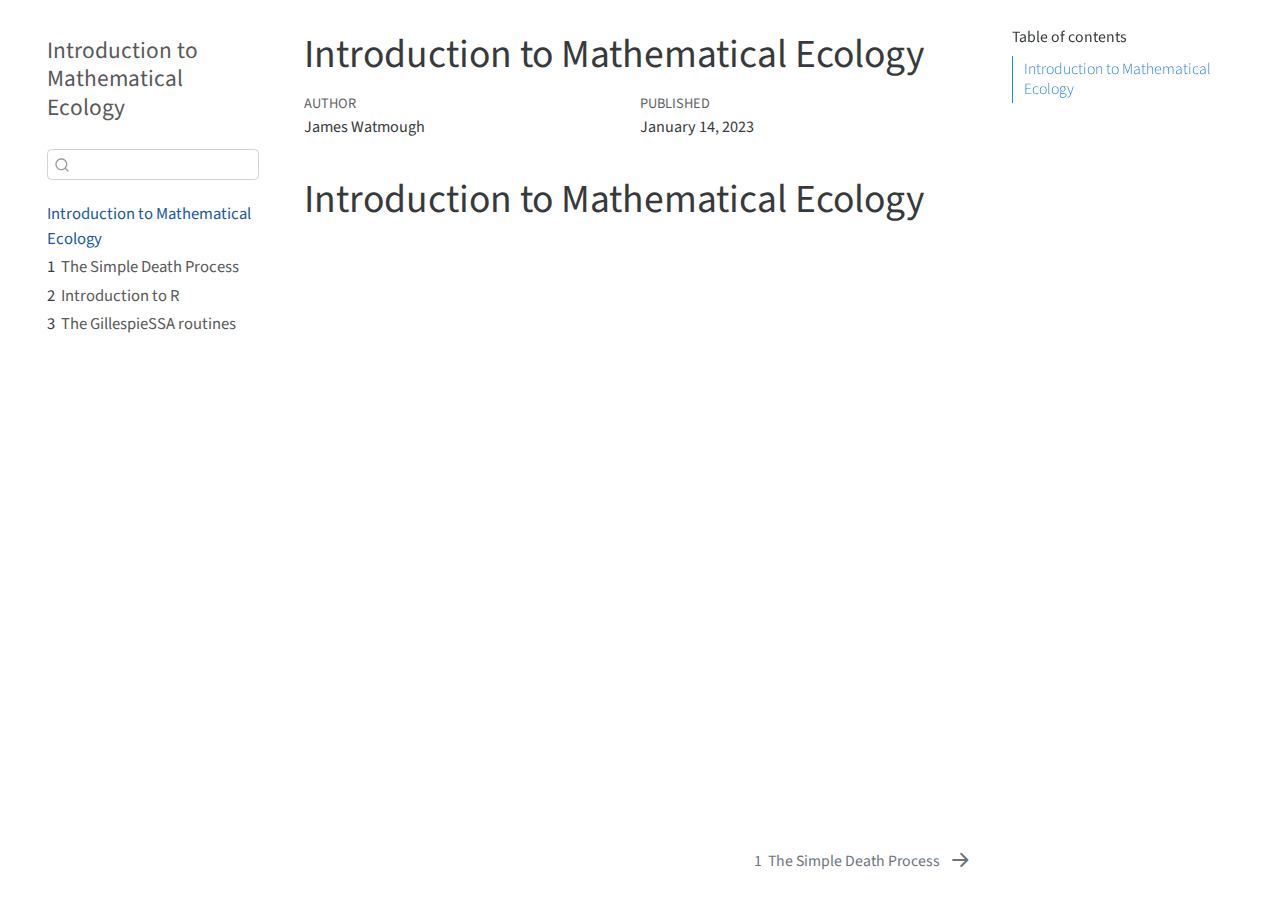
==== docs/index.html @ e075aba8 "add lecture notes on birth process, render to html" ====
<!DOCTYPE html>
<html xmlns="http://www.w3.org/1999/xhtml" lang="en" xml:lang="en"><head>

<meta charset="utf-8">
<meta name="generator" content="quarto-1.2.335">

<meta name="viewport" content="width=device-width, initial-scale=1.0, user-scalable=yes">

<meta name="author" content="James Watmough">
<meta name="dcterms.date" content="2023-01-14">

<title>Introduction to Mathematical Ecology</title>
<style>
code{white-space: pre-wrap;}
span.smallcaps{font-variant: small-caps;}
div.columns{display: flex; gap: min(4vw, 1.5em);}
div.column{flex: auto; overflow-x: auto;}
div.hanging-indent{margin-left: 1.5em; text-indent: -1.5em;}
ul.task-list{list-style: none;}
ul.task-list li input[type="checkbox"] {
  width: 0.8em;
  margin: 0 0.8em 0.2em -1.6em;
  vertical-align: middle;
}
</style>


<script src="site_libs/quarto-nav/quarto-nav.js"></script>
<script src="site_libs/quarto-nav/headroom.min.js"></script>
<script src="site_libs/clipboard/clipboard.min.js"></script>
<script src="site_libs/quarto-search/autocomplete.umd.js"></script>
<script src="site_libs/quarto-search/fuse.min.js"></script>
<script src="site_libs/quarto-search/quarto-search.js"></script>
<meta name="quarto:offset" content="./">
<link href="./lec01-BirthProcess.html" rel="next">
<script src="site_libs/quarto-html/quarto.js"></script>
<script src="site_libs/quarto-html/popper.min.js"></script>
<script src="site_libs/quarto-html/tippy.umd.min.js"></script>
<script src="site_libs/quarto-html/anchor.min.js"></script>
<link href="site_libs/quarto-html/tippy.css" rel="stylesheet">
<link href="site_libs/quarto-html/quarto-syntax-highlighting.css" rel="stylesheet" id="quarto-text-highlighting-styles">
<script src="site_libs/bootstrap/bootstrap.min.js"></script>
<link href="site_libs/bootstrap/bootstrap-icons.css" rel="stylesheet">
<link href="site_libs/bootstrap/bootstrap.min.css" rel="stylesheet" id="quarto-bootstrap" data-mode="light">
<script id="quarto-search-options" type="application/json">{
  "location": "sidebar",
  "copy-button": false,
  "collapse-after": 3,
  "panel-placement": "start",
  "type": "textbox",
  "limit": 20,
  "language": {
    "search-no-results-text": "No results",
    "search-matching-documents-text": "matching documents",
    "search-copy-link-title": "Copy link to search",
    "search-hide-matches-text": "Hide additional matches",
    "search-more-match-text": "more match in this document",
    "search-more-matches-text": "more matches in this document",
    "search-clear-button-title": "Clear",
    "search-detached-cancel-button-title": "Cancel",
    "search-submit-button-title": "Submit"
  }
}</script>


</head>

<body class="nav-sidebar floating">

<div id="quarto-search-results"></div>
  <header id="quarto-header" class="headroom fixed-top">
  <nav class="quarto-secondary-nav" data-bs-toggle="collapse" data-bs-target="#quarto-sidebar" aria-controls="quarto-sidebar" aria-expanded="false" aria-label="Toggle sidebar navigation" onclick="if (window.quartoToggleHeadroom) { window.quartoToggleHeadroom(); }">
    <div class="container-fluid d-flex justify-content-between">
      <h1 class="quarto-secondary-nav-title">Introduction to Mathematical Ecology</h1>
      <button type="button" class="quarto-btn-toggle btn" aria-label="Show secondary navigation">
        <i class="bi bi-chevron-right"></i>
      </button>
    </div>
  </nav>
</header>
<!-- content -->
<div id="quarto-content" class="quarto-container page-columns page-rows-contents page-layout-article">
<!-- sidebar -->
  <nav id="quarto-sidebar" class="sidebar collapse sidebar-navigation floating overflow-auto">
    <div class="pt-lg-2 mt-2 text-left sidebar-header">
    <div class="sidebar-title mb-0 py-0">
      <a href="./">Introduction to Mathematical Ecology</a> 
    </div>
      </div>
      <div class="mt-2 flex-shrink-0 align-items-center">
        <div class="sidebar-search">
        <div id="quarto-search" class="" title="Search"></div>
        </div>
      </div>
    <div class="sidebar-menu-container"> 
    <ul class="list-unstyled mt-1">
        <li class="sidebar-item">
  <div class="sidebar-item-container"> 
  <a href="./index.html" class="sidebar-item-text sidebar-link active">Introduction to Mathematical Ecology</a>
  </div>
</li>
        <li class="sidebar-item">
  <div class="sidebar-item-container"> 
  <a href="./lec01-BirthProcess.html" class="sidebar-item-text sidebar-link"><span class="chapter-number">1</span>&nbsp; <span class="chapter-title">The Simple Death Process</span></a>
  </div>
</li>
        <li class="sidebar-item">
  <div class="sidebar-item-container"> 
  <a href="./00-lab-R-intro.html" class="sidebar-item-text sidebar-link"><span class="chapter-number">2</span>&nbsp; <span class="chapter-title">Introduction to R</span></a>
  </div>
</li>
        <li class="sidebar-item">
  <div class="sidebar-item-container"> 
  <a href="./01-lab-BirthProcess.html" class="sidebar-item-text sidebar-link"><span class="chapter-number">3</span>&nbsp; <span class="chapter-title">The GillespieSSA routines</span></a>
  </div>
</li>
    </ul>
    </div>
</nav>
<!-- margin-sidebar -->
    <div id="quarto-margin-sidebar" class="sidebar margin-sidebar">
        <nav id="TOC" role="doc-toc" class="toc-active">
    <h2 id="toc-title">Table of contents</h2>
   
  <ul>
  <li><a href="#introduction-to-mathematical-ecology" id="toc-introduction-to-mathematical-ecology" class="nav-link active" data-scroll-target="#introduction-to-mathematical-ecology">Introduction to Mathematical Ecology</a></li>
  </ul>
</nav>
    </div>
<!-- main -->
<main class="content" id="quarto-document-content">

<header id="title-block-header" class="quarto-title-block default">
<div class="quarto-title">
<h1 class="title d-none d-lg-block">Introduction to Mathematical Ecology</h1>
</div>



<div class="quarto-title-meta">

    <div>
    <div class="quarto-title-meta-heading">Author</div>
    <div class="quarto-title-meta-contents">
             <p>James Watmough </p>
          </div>
  </div>
    
    <div>
    <div class="quarto-title-meta-heading">Published</div>
    <div class="quarto-title-meta-contents">
      <p class="date">January 14, 2023</p>
    </div>
  </div>
  
    
  </div>
  

</header>

<section id="introduction-to-mathematical-ecology" class="level1 unnumbered">
<h1 class="unnumbered">Introduction to Mathematical Ecology</h1>


</section>

</main> <!-- /main -->
<script id="quarto-html-after-body" type="application/javascript">
window.document.addEventListener("DOMContentLoaded", function (event) {
  const toggleBodyColorMode = (bsSheetEl) => {
    const mode = bsSheetEl.getAttribute("data-mode");
    const bodyEl = window.document.querySelector("body");
    if (mode === "dark") {
      bodyEl.classList.add("quarto-dark");
      bodyEl.classList.remove("quarto-light");
    } else {
      bodyEl.classList.add("quarto-light");
      bodyEl.classList.remove("quarto-dark");
    }
  }
  const toggleBodyColorPrimary = () => {
    const bsSheetEl = window.document.querySelector("link#quarto-bootstrap");
    if (bsSheetEl) {
      toggleBodyColorMode(bsSheetEl);
    }
  }
  toggleBodyColorPrimary();  
  const icon = "";
  const anchorJS = new window.AnchorJS();
  anchorJS.options = {
    placement: 'right',
    icon: icon
  };
  anchorJS.add('.anchored');
  const clipboard = new window.ClipboardJS('.code-copy-button', {
    target: function(trigger) {
      return trigger.previousElementSibling;
    }
  });
  clipboard.on('success', function(e) {
    // button target
    const button = e.trigger;
    // don't keep focus
    button.blur();
    // flash "checked"
    button.classList.add('code-copy-button-checked');
    var currentTitle = button.getAttribute("title");
    button.setAttribute("title", "Copied!");
    let tooltip;
    if (window.bootstrap) {
      button.setAttribute("data-bs-toggle", "tooltip");
      button.setAttribute("data-bs-placement", "left");
      button.setAttribute("data-bs-title", "Copied!");
      tooltip = new bootstrap.Tooltip(button, 
        { trigger: "manual", 
          customClass: "code-copy-button-tooltip",
          offset: [0, -8]});
      tooltip.show();    
    }
    setTimeout(function() {
      if (tooltip) {
        tooltip.hide();
        button.removeAttribute("data-bs-title");
        button.removeAttribute("data-bs-toggle");
        button.removeAttribute("data-bs-placement");
      }
      button.setAttribute("title", currentTitle);
      button.classList.remove('code-copy-button-checked');
    }, 1000);
    // clear code selection
    e.clearSelection();
  });
  function tippyHover(el, contentFn) {
    const config = {
      allowHTML: true,
      content: contentFn,
      maxWidth: 500,
      delay: 100,
      arrow: false,
      appendTo: function(el) {
          return el.parentElement;
      },
      interactive: true,
      interactiveBorder: 10,
      theme: 'quarto',
      placement: 'bottom-start'
    };
    window.tippy(el, config); 
  }
  const noterefs = window.document.querySelectorAll('a[role="doc-noteref"]');
  for (var i=0; i<noterefs.length; i++) {
    const ref = noterefs[i];
    tippyHover(ref, function() {
      // use id or data attribute instead here
      let href = ref.getAttribute('data-footnote-href') || ref.getAttribute('href');
      try { href = new URL(href).hash; } catch {}
      const id = href.replace(/^#\/?/, "");
      const note = window.document.getElementById(id);
      return note.innerHTML;
    });
  }
  const findCites = (el) => {
    const parentEl = el.parentElement;
    if (parentEl) {
      const cites = parentEl.dataset.cites;
      if (cites) {
        return {
          el,
          cites: cites.split(' ')
        };
      } else {
        return findCites(el.parentElement)
      }
    } else {
      return undefined;
    }
  };
  var bibliorefs = window.document.querySelectorAll('a[role="doc-biblioref"]');
  for (var i=0; i<bibliorefs.length; i++) {
    const ref = bibliorefs[i];
    const citeInfo = findCites(ref);
    if (citeInfo) {
      tippyHover(citeInfo.el, function() {
        var popup = window.document.createElement('div');
        citeInfo.cites.forEach(function(cite) {
          var citeDiv = window.document.createElement('div');
          citeDiv.classList.add('hanging-indent');
          citeDiv.classList.add('csl-entry');
          var biblioDiv = window.document.getElementById('ref-' + cite);
          if (biblioDiv) {
            citeDiv.innerHTML = biblioDiv.innerHTML;
          }
          popup.appendChild(citeDiv);
        });
        return popup.innerHTML;
      });
    }
  }
});
</script>
<nav class="page-navigation">
  <div class="nav-page nav-page-previous">
  </div>
  <div class="nav-page nav-page-next">
      <a href="./lec01-BirthProcess.html" class="pagination-link">
        <span class="nav-page-text"><span class="chapter-number">1</span>&nbsp; <span class="chapter-title">The Simple Death Process</span></span> <i class="bi bi-arrow-right-short"></i>
      </a>
  </div>
</nav>
</div> <!-- /content -->



</body></html>
---- docs/site_libs/quarto-html/tippy.css ----
.tippy-box[data-animation=fade][data-state=hidden]{opacity:0}[data-tippy-root]{max-width:calc(100vw - 10px)}.tippy-box{position:relative;background-color:#333;color:#fff;border-radius:4px;font-size:14px;line-height:1.4;white-space:normal;outline:0;transition-property:transform,visibility,opacity}.tippy-box[data-placement^=top]>.tippy-arrow{bottom:0}.tippy-box[data-placement^=top]>.tippy-arrow:before{bottom:-7px;left:0;border-width:8px 8px 0;border-top-color:initial;transform-origin:center top}.tippy-box[data-placement^=bottom]>.tippy-arrow{top:0}.tippy-box[data-placement^=bottom]>.tippy-arrow:before{top:-7px;left:0;border-width:0 8px 8px;border-bottom-color:initial;transform-origin:center bottom}.tippy-box[data-placement^=left]>.tippy-arrow{right:0}.tippy-box[data-placement^=left]>.tippy-arrow:before{border-width:8px 0 8px 8px;border-left-color:initial;right:-7px;transform-origin:center left}.tippy-box[data-placement^=right]>.tippy-arrow{left:0}.tippy-box[data-placement^=right]>.tippy-arrow:before{left:-7px;border-width:8px 8px 8px 0;border-right-color:initial;transform-origin:center right}.tippy-box[data-inertia][data-state=visible]{transition-timing-function:cubic-bezier(.54,1.5,.38,1.11)}.tippy-arrow{width:16px;height:16px;color:#333}.tippy-arrow:before{content:"";position:absolute;border-color:transparent;border-style:solid}.tippy-content{position:relative;padding:5px 9px;z-index:1}
---- docs/site_libs/quarto-html/quarto-syntax-highlighting.css ----
/* quarto syntax highlight colors */
:root {
  --quarto-hl-ot-color: #003B4F;
  --quarto-hl-at-color: #657422;
  --quarto-hl-ss-color: #20794D;
  --quarto-hl-an-color: #5E5E5E;
  --quarto-hl-fu-color: #4758AB;
  --quarto-hl-st-color: #20794D;
  --quarto-hl-cf-color: #003B4F;
  --quarto-hl-op-color: #5E5E5E;
  --quarto-hl-er-color: #AD0000;
  --quarto-hl-bn-color: #AD0000;
  --quarto-hl-al-color: #AD0000;
  --quarto-hl-va-color: #111111;
  --quarto-hl-bu-color: inherit;
  --quarto-hl-ex-color: inherit;
  --quarto-hl-pp-color: #AD0000;
  --quarto-hl-in-color: #5E5E5E;
  --quarto-hl-vs-color: #20794D;
  --quarto-hl-wa-color: #5E5E5E;
  --quarto-hl-do-color: #5E5E5E;
  --quarto-hl-im-color: #00769E;
  --quarto-hl-ch-color: #20794D;
  --quarto-hl-dt-color: #AD0000;
  --quarto-hl-fl-color: #AD0000;
  --quarto-hl-co-color: #5E5E5E;
  --quarto-hl-cv-color: #5E5E5E;
  --quarto-hl-cn-color: #8f5902;
  --quarto-hl-sc-color: #5E5E5E;
  --quarto-hl-dv-color: #AD0000;
  --quarto-hl-kw-color: #003B4F;
}

/* other quarto variables */
:root {
  --quarto-font-monospace: SFMono-Regular, Menlo, Monaco, Consolas, "Liberation Mono", "Courier New", monospace;
}

pre > code.sourceCode > span {
  color: #003B4F;
}

code span {
  color: #003B4F;
}

code.sourceCode > span {
  color: #003B4F;
}

div.sourceCode,
div.sourceCode pre.sourceCode {
  color: #003B4F;
}

code span.ot {
  color: #003B4F;
}

code span.at {
  color: #657422;
}

code span.ss {
  color: #20794D;
}

code span.an {
  color: #5E5E5E;
}

code span.fu {
  color: #4758AB;
}

code span.st {
  color: #20794D;
}

code span.cf {
  color: #003B4F;
}

code span.op {
  color: #5E5E5E;
}

code span.er {
  color: #AD0000;
}

code span.bn {
  color: #AD0000;
}

code span.al {
  color: #AD0000;
}

code span.va {
  color: #111111;
}

code span.pp {
  color: #AD0000;
}

code span.in {
  color: #5E5E5E;
}

code span.vs {
  color: #20794D;
}

code span.wa {
  color: #5E5E5E;
  font-style: italic;
}

code span.do {
  color: #5E5E5E;
  font-style: italic;
}

code span.im {
  color: #00769E;
}

code span.ch {
  color: #20794D;
}

code span.dt {
  color: #AD0000;
}

code span.fl {
  color: #AD0000;
}

code span.co {
  color: #5E5E5E;
}

code span.cv {
  color: #5E5E5E;
  font-style: italic;
}

code span.cn {
  color: #8f5902;
}

code span.sc {
  color: #5E5E5E;
}

code span.dv {
  color: #AD0000;
}

code span.kw {
  color: #003B4F;
}

.prevent-inlining {
  content: "</";
}

/*# sourceMappingURL=debc5d5d77c3f9108843748ff7464032.css.map */
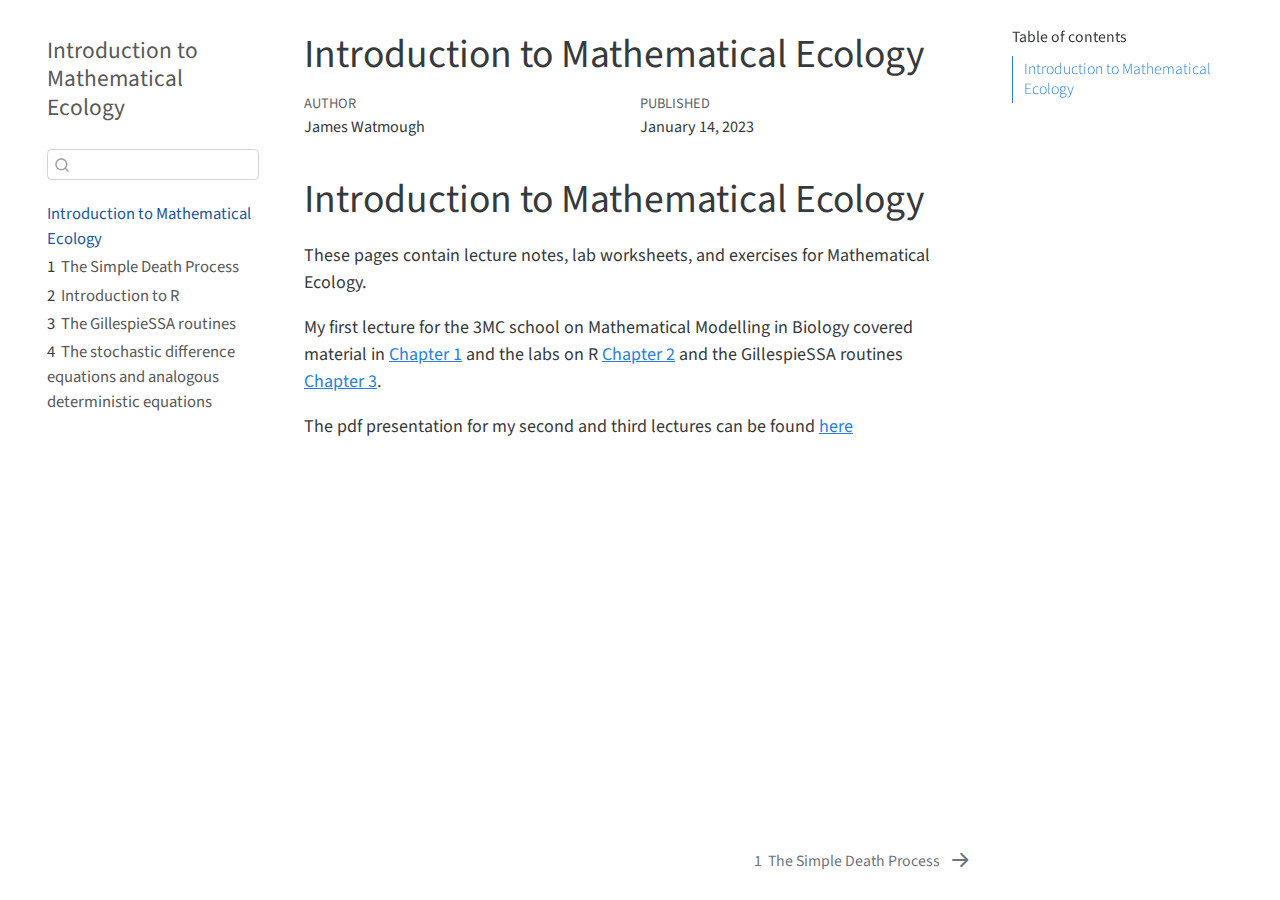
==== commit 4e93aebd: "render to html" ====
--- a/docs/index.html
+++ b/docs/index.html
@@ -114,6 +114,11 @@
   <a href="./01-lab-BirthProcess.html" class="sidebar-item-text sidebar-link"><span class="chapter-number">3</span>&nbsp; <span class="chapter-title">The GillespieSSA routines</span></a>
   </div>
 </li>
+        <li class="sidebar-item">
+  <div class="sidebar-item-container"> 
+  <a href="./02-lab-SDE.html" class="sidebar-item-text sidebar-link"><span class="chapter-number">4</span>&nbsp; <span class="chapter-title">The stochastic difference equations and analogous deterministic equations</span></a>
+  </div>
+</li>
     </ul>
     </div>
 </nav>
@@ -161,6 +166,9 @@
 
 <section id="introduction-to-mathematical-ecology" class="level1 unnumbered">
 <h1 class="unnumbered">Introduction to Mathematical Ecology</h1>
+<p>These pages contain lecture notes, lab worksheets, and exercises for Mathematical Ecology.</p>
+<p>My first lecture for the 3MC school on Mathematical Modelling in Biology covered material in <a href="lec01-BirthProcess.html"><span>Chapter&nbsp;1</span></a> and the labs on R <a href="00-lab-R-intro.html"><span>Chapter&nbsp;2</span></a> and the GillespieSSA routines <a href="01-lab-BirthProcess.html"><span>Chapter&nbsp;3</span></a>.</p>
+<p>The pdf presentation for my second and third lectures can be found <a href="SASchool-II.pdf">here</a></p>
 
 
 </section>
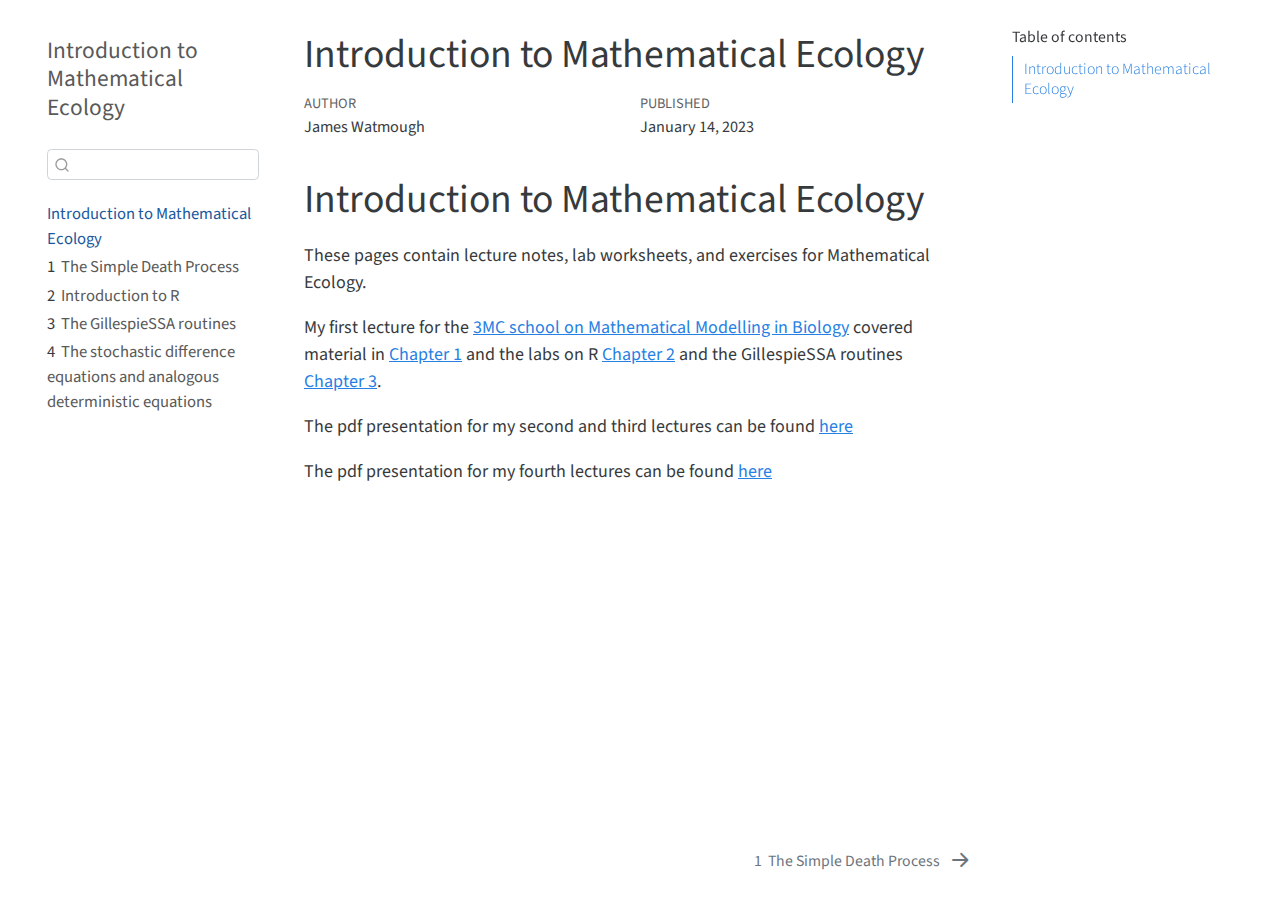
==== commit ba2de049: "add fourth 3MC lecture and render to html" ====
--- a/docs/index.html
+++ b/docs/index.html
@@ -167,8 +167,9 @@
 <section id="introduction-to-mathematical-ecology" class="level1 unnumbered">
 <h1 class="unnumbered">Introduction to Mathematical Ecology</h1>
 <p>These pages contain lecture notes, lab worksheets, and exercises for Mathematical Ecology.</p>
-<p>My first lecture for the 3MC school on Mathematical Modelling in Biology covered material in <a href="lec01-BirthProcess.html"><span>Chapter&nbsp;1</span></a> and the labs on R <a href="00-lab-R-intro.html"><span>Chapter&nbsp;2</span></a> and the GillespieSSA routines <a href="01-lab-BirthProcess.html"><span>Chapter&nbsp;3</span></a>.</p>
+<p>My first lecture for the <a href="https://natural-sciences.nwu.ac.za/paa/3MC-School-BM/Program">3MC school on Mathematical Modelling in Biology</a> covered material in <a href="lec01-BirthProcess.html"><span>Chapter&nbsp;1</span></a> and the labs on R <a href="00-lab-R-intro.html"><span>Chapter&nbsp;2</span></a> and the GillespieSSA routines <a href="01-lab-BirthProcess.html"><span>Chapter&nbsp;3</span></a>.</p>
 <p>The pdf presentation for my second and third lectures can be found <a href="SASchool-II.pdf">here</a></p>
+<p>The pdf presentation for my fourth lectures can be found <a href="SpatialModels-web.pdf">here</a></p>
 
 
 </section>
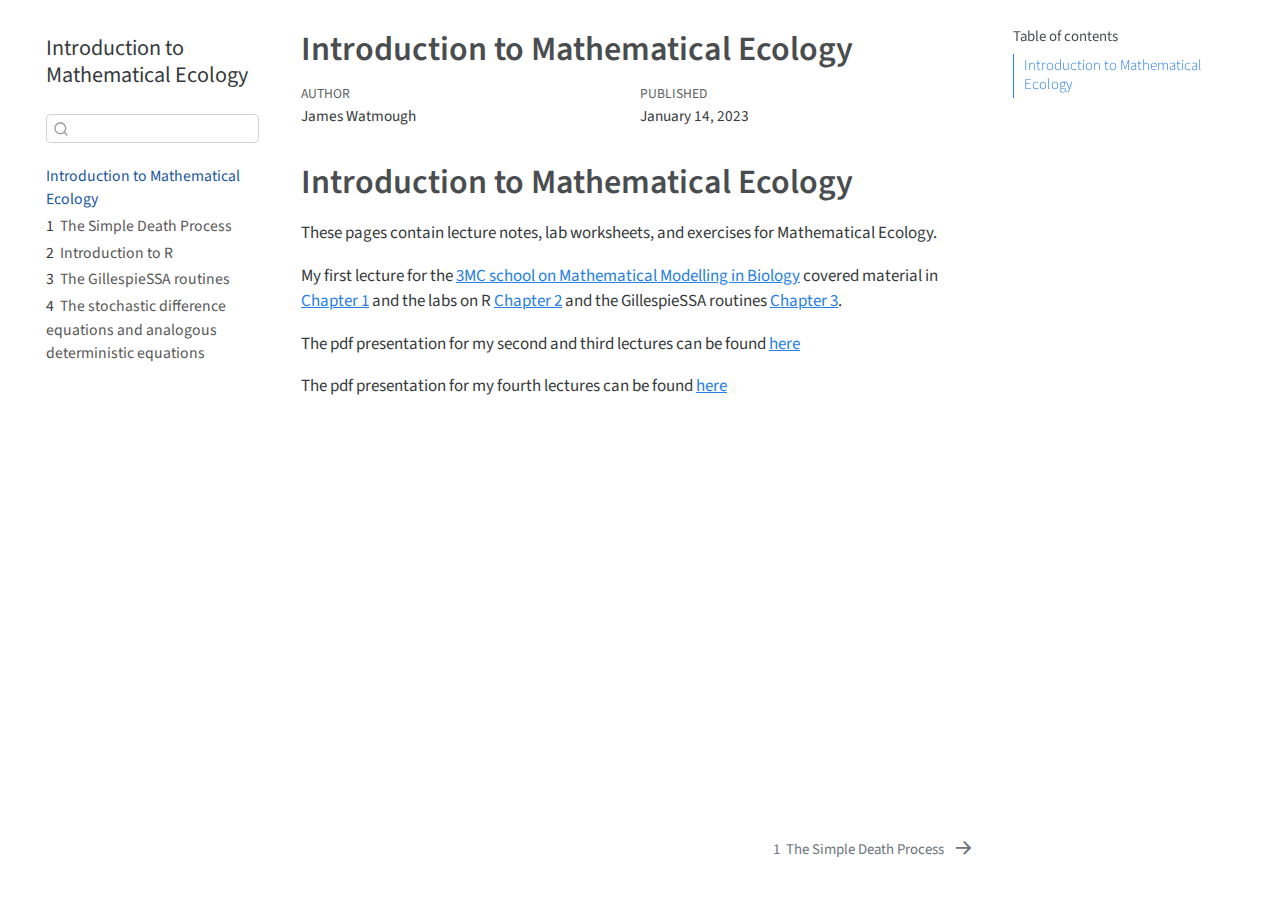
==== commit e08c72bd: "SDE lab html" ====
--- a/docs/index.html
+++ b/docs/index.html
@@ -2,7 +2,7 @@
 <html xmlns="http://www.w3.org/1999/xhtml" lang="en" xml:lang="en"><head>
 
 <meta charset="utf-8">
-<meta name="generator" content="quarto-1.2.335">
+<meta name="generator" content="quarto-1.3.433">
 
 <meta name="viewport" content="width=device-width, initial-scale=1.0, user-scalable=yes">
 
@@ -19,7 +19,7 @@
 ul.task-list{list-style: none;}
 ul.task-list li input[type="checkbox"] {
   width: 0.8em;
-  margin: 0 0.8em 0.2em -1.6em;
+  margin: 0 0.8em 0.2em -1em; /* quarto-specific, see https://github.com/quarto-dev/quarto-cli/issues/4556 */ 
   vertical-align: middle;
 }
 </style>
@@ -58,7 +58,8 @@
     "search-more-matches-text": "more matches in this document",
     "search-clear-button-title": "Clear",
     "search-detached-cancel-button-title": "Cancel",
-    "search-submit-button-title": "Submit"
+    "search-submit-button-title": "Submit",
+    "search-label": "Search"
   }
 }</script>
 
@@ -69,11 +70,16 @@
 
 <div id="quarto-search-results"></div>
   <header id="quarto-header" class="headroom fixed-top">
-  <nav class="quarto-secondary-nav" data-bs-toggle="collapse" data-bs-target="#quarto-sidebar" aria-controls="quarto-sidebar" aria-expanded="false" aria-label="Toggle sidebar navigation" onclick="if (window.quartoToggleHeadroom) { window.quartoToggleHeadroom(); }">
-    <div class="container-fluid d-flex justify-content-between">
-      <h1 class="quarto-secondary-nav-title">Introduction to Mathematical Ecology</h1>
-      <button type="button" class="quarto-btn-toggle btn" aria-label="Show secondary navigation">
-        <i class="bi bi-chevron-right"></i>
+  <nav class="quarto-secondary-nav">
+    <div class="container-fluid d-flex">
+      <button type="button" class="quarto-btn-toggle btn" data-bs-toggle="collapse" data-bs-target="#quarto-sidebar,#quarto-sidebar-glass" aria-controls="quarto-sidebar" aria-expanded="false" aria-label="Toggle sidebar navigation" onclick="if (window.quartoToggleHeadroom) { window.quartoToggleHeadroom(); }">
+        <i class="bi bi-layout-text-sidebar-reverse"></i>
+      </button>
+      <nav class="quarto-page-breadcrumbs" aria-label="breadcrumb"><ol class="breadcrumb"><li class="breadcrumb-item"><a href="./index.html">Introduction to Mathematical Ecology</a></li></ol></nav>
+      <a class="flex-grow-1" role="button" data-bs-toggle="collapse" data-bs-target="#quarto-sidebar,#quarto-sidebar-glass" aria-controls="quarto-sidebar" aria-expanded="false" aria-label="Toggle sidebar navigation" onclick="if (window.quartoToggleHeadroom) { window.quartoToggleHeadroom(); }">      
+      </a>
+      <button type="button" class="btn quarto-search-button" aria-label="" onclick="window.quartoOpenSearch();">
+        <i class="bi bi-search"></i>
       </button>
     </div>
   </nav>
@@ -81,47 +87,53 @@
 <!-- content -->
 <div id="quarto-content" class="quarto-container page-columns page-rows-contents page-layout-article">
 <!-- sidebar -->
-  <nav id="quarto-sidebar" class="sidebar collapse sidebar-navigation floating overflow-auto">
+  <nav id="quarto-sidebar" class="sidebar collapse collapse-horizontal sidebar-navigation floating overflow-auto">
     <div class="pt-lg-2 mt-2 text-left sidebar-header">
     <div class="sidebar-title mb-0 py-0">
       <a href="./">Introduction to Mathematical Ecology</a> 
     </div>
       </div>
-      <div class="mt-2 flex-shrink-0 align-items-center">
+        <div class="mt-2 flex-shrink-0 align-items-center">
         <div class="sidebar-search">
         <div id="quarto-search" class="" title="Search"></div>
         </div>
-      </div>
+        </div>
     <div class="sidebar-menu-container"> 
     <ul class="list-unstyled mt-1">
         <li class="sidebar-item">
   <div class="sidebar-item-container"> 
-  <a href="./index.html" class="sidebar-item-text sidebar-link active">Introduction to Mathematical Ecology</a>
+  <a href="./index.html" class="sidebar-item-text sidebar-link active">
+ <span class="menu-text">Introduction to Mathematical Ecology</span></a>
   </div>
 </li>
         <li class="sidebar-item">
   <div class="sidebar-item-container"> 
-  <a href="./lec01-BirthProcess.html" class="sidebar-item-text sidebar-link"><span class="chapter-number">1</span>&nbsp; <span class="chapter-title">The Simple Death Process</span></a>
+  <a href="./lec01-BirthProcess.html" class="sidebar-item-text sidebar-link">
+ <span class="menu-text"><span class="chapter-number">1</span>&nbsp; <span class="chapter-title">The Simple Death Process</span></span></a>
   </div>
 </li>
         <li class="sidebar-item">
   <div class="sidebar-item-container"> 
-  <a href="./00-lab-R-intro.html" class="sidebar-item-text sidebar-link"><span class="chapter-number">2</span>&nbsp; <span class="chapter-title">Introduction to R</span></a>
+  <a href="./00-lab-R-intro.html" class="sidebar-item-text sidebar-link">
+ <span class="menu-text"><span class="chapter-number">2</span>&nbsp; <span class="chapter-title">Introduction to R</span></span></a>
   </div>
 </li>
         <li class="sidebar-item">
   <div class="sidebar-item-container"> 
-  <a href="./01-lab-BirthProcess.html" class="sidebar-item-text sidebar-link"><span class="chapter-number">3</span>&nbsp; <span class="chapter-title">The GillespieSSA routines</span></a>
+  <a href="./01-lab-BirthProcess.html" class="sidebar-item-text sidebar-link">
+ <span class="menu-text"><span class="chapter-number">3</span>&nbsp; <span class="chapter-title">The GillespieSSA routines</span></span></a>
   </div>
 </li>
         <li class="sidebar-item">
   <div class="sidebar-item-container"> 
-  <a href="./02-lab-SDE.html" class="sidebar-item-text sidebar-link"><span class="chapter-number">4</span>&nbsp; <span class="chapter-title">The stochastic difference equations and analogous deterministic equations</span></a>
+  <a href="./02-lab-SDE.html" class="sidebar-item-text sidebar-link">
+ <span class="menu-text"><span class="chapter-number">4</span>&nbsp; <span class="chapter-title">The stochastic difference equations and analogous deterministic equations</span></span></a>
   </div>
 </li>
     </ul>
     </div>
 </nav>
+<div id="quarto-sidebar-glass" data-bs-toggle="collapse" data-bs-target="#quarto-sidebar,#quarto-sidebar-glass"></div>
 <!-- margin-sidebar -->
     <div id="quarto-margin-sidebar" class="sidebar margin-sidebar">
         <nav id="TOC" role="doc-toc" class="toc-active">
@@ -137,7 +149,7 @@
 
 <header id="title-block-header" class="quarto-title-block default">
 <div class="quarto-title">
-<h1 class="title d-none d-lg-block">Introduction to Mathematical Ecology</h1>
+<h1 class="title">Introduction to Mathematical Ecology</h1>
 </div>
 
 
@@ -202,9 +214,23 @@
     icon: icon
   };
   anchorJS.add('.anchored');
+  const isCodeAnnotation = (el) => {
+    for (const clz of el.classList) {
+      if (clz.startsWith('code-annotation-')) {                     
+        return true;
+      }
+    }
+    return false;
+  }
   const clipboard = new window.ClipboardJS('.code-copy-button', {
-    target: function(trigger) {
-      return trigger.previousElementSibling;
+    text: function(trigger) {
+      const codeEl = trigger.previousElementSibling.cloneNode(true);
+      for (const childEl of codeEl.children) {
+        if (isCodeAnnotation(childEl)) {
+          childEl.remove();
+        }
+      }
+      return codeEl.innerText;
     }
   });
   clipboard.on('success', function(e) {
@@ -269,6 +295,92 @@
       return note.innerHTML;
     });
   }
+      let selectedAnnoteEl;
+      const selectorForAnnotation = ( cell, annotation) => {
+        let cellAttr = 'data-code-cell="' + cell + '"';
+        let lineAttr = 'data-code-annotation="' +  annotation + '"';
+        const selector = 'span[' + cellAttr + '][' + lineAttr + ']';
+        return selector;
+      }
+      const selectCodeLines = (annoteEl) => {
+        const doc = window.document;
+        const targetCell = annoteEl.getAttribute("data-target-cell");
+        const targetAnnotation = annoteEl.getAttribute("data-target-annotation");
+        const annoteSpan = window.document.querySelector(selectorForAnnotation(targetCell, targetAnnotation));
+        const lines = annoteSpan.getAttribute("data-code-lines").split(",");
+        const lineIds = lines.map((line) => {
+          return targetCell + "-" + line;
+        })
+        let top = null;
+        let height = null;
+        let parent = null;
+        if (lineIds.length > 0) {
+            //compute the position of the single el (top and bottom and make a div)
+            const el = window.document.getElementById(lineIds[0]);
+            top = el.offsetTop;
+            height = el.offsetHeight;
+            parent = el.parentElement.parentElement;
+          if (lineIds.length > 1) {
+            const lastEl = window.document.getElementById(lineIds[lineIds.length - 1]);
+            const bottom = lastEl.offsetTop + lastEl.offsetHeight;
+            height = bottom - top;
+          }
+          if (top !== null && height !== null && parent !== null) {
+            // cook up a div (if necessary) and position it 
+            let div = window.document.getElementById("code-annotation-line-highlight");
+            if (div === null) {
+              div = window.document.createElement("div");
+              div.setAttribute("id", "code-annotation-line-highlight");
+              div.style.position = 'absolute';
+              parent.appendChild(div);
+            }
+            div.style.top = top - 2 + "px";
+            div.style.height = height + 4 + "px";
+            let gutterDiv = window.document.getElementById("code-annotation-line-highlight-gutter");
+            if (gutterDiv === null) {
+              gutterDiv = window.document.createElement("div");
+              gutterDiv.setAttribute("id", "code-annotation-line-highlight-gutter");
+              gutterDiv.style.position = 'absolute';
+              const codeCell = window.document.getElementById(targetCell);
+              const gutter = codeCell.querySelector('.code-annotation-gutter');
+              gutter.appendChild(gutterDiv);
+            }
+            gutterDiv.style.top = top - 2 + "px";
+            gutterDiv.style.height = height + 4 + "px";
+          }
+          selectedAnnoteEl = annoteEl;
+        }
+      };
+      const unselectCodeLines = () => {
+        const elementsIds = ["code-annotation-line-highlight", "code-annotation-line-highlight-gutter"];
+        elementsIds.forEach((elId) => {
+          const div = window.document.getElementById(elId);
+          if (div) {
+            div.remove();
+          }
+        });
+        selectedAnnoteEl = undefined;
+      };
+      // Attach click handler to the DT
+      const annoteDls = window.document.querySelectorAll('dt[data-target-cell]');
+      for (const annoteDlNode of annoteDls) {
+        annoteDlNode.addEventListener('click', (event) => {
+          const clickedEl = event.target;
+          if (clickedEl !== selectedAnnoteEl) {
+            unselectCodeLines();
+            const activeEl = window.document.querySelector('dt[data-target-cell].code-annotation-active');
+            if (activeEl) {
+              activeEl.classList.remove('code-annotation-active');
+            }
+            selectCodeLines(clickedEl);
+            clickedEl.classList.add('code-annotation-active');
+          } else {
+            // Unselect the line
+            unselectCodeLines();
+            clickedEl.classList.remove('code-annotation-active');
+          }
+        });
+      }
   const findCites = (el) => {
     const parentEl = el.parentElement;
     if (parentEl) {
--- a/docs/site_libs/quarto-html/quarto-syntax-highlighting.css
+++ b/docs/site_libs/quarto-html/quarto-syntax-highlighting.css
@@ -55,62 +55,85 @@
 
 code span.ot {
   color: #003B4F;
+  font-style: inherit;
 }
 
 code span.at {
   color: #657422;
+  font-style: inherit;
 }
 
 code span.ss {
   color: #20794D;
+  font-style: inherit;
 }
 
 code span.an {
   color: #5E5E5E;
+  font-style: inherit;
 }
 
 code span.fu {
   color: #4758AB;
+  font-style: inherit;
 }
 
 code span.st {
   color: #20794D;
+  font-style: inherit;
 }
 
 code span.cf {
   color: #003B4F;
+  font-style: inherit;
 }
 
 code span.op {
   color: #5E5E5E;
+  font-style: inherit;
 }
 
 code span.er {
   color: #AD0000;
+  font-style: inherit;
 }
 
 code span.bn {
   color: #AD0000;
+  font-style: inherit;
 }
 
 code span.al {
   color: #AD0000;
+  font-style: inherit;
 }
 
 code span.va {
   color: #111111;
+  font-style: inherit;
+}
+
+code span.bu {
+  font-style: inherit;
+}
+
+code span.ex {
+  font-style: inherit;
 }
 
 code span.pp {
   color: #AD0000;
+  font-style: inherit;
 }
 
 code span.in {
   color: #5E5E5E;
+  font-style: inherit;
 }
 
 code span.vs {
   color: #20794D;
+  font-style: inherit;
 }
 
 code span.wa {
@@ -125,22 +148,27 @@
 
 code span.im {
   color: #00769E;
+  font-style: inherit;
 }
 
 code span.ch {
   color: #20794D;
+  font-style: inherit;
 }
 
 code span.dt {
   color: #AD0000;
+  font-style: inherit;
 }
 
 code span.fl {
   color: #AD0000;
+  font-style: inherit;
 }
 
 code span.co {
   color: #5E5E5E;
+  font-style: inherit;
 }
 
 code span.cv {
@@ -150,18 +178,22 @@
 
 code span.cn {
   color: #8f5902;
+  font-style: inherit;
 }
 
 code span.sc {
   color: #5E5E5E;
+  font-style: inherit;
 }
 
 code span.dv {
   color: #AD0000;
+  font-style: inherit;
 }
 
 code span.kw {
   color: #003B4F;
+  font-style: inherit;
 }
 
 .prevent-inlining {
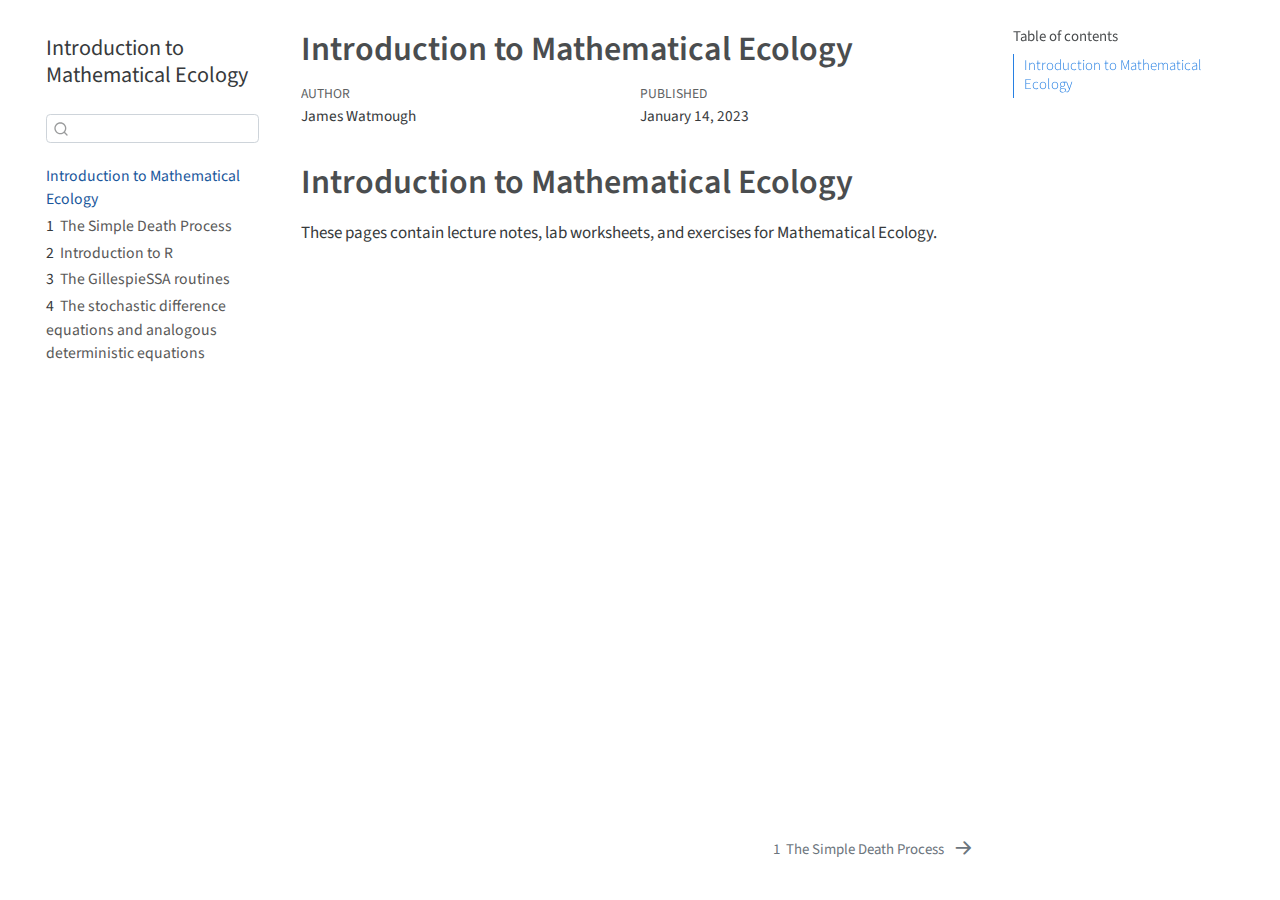
==== commit 1f68f788: "First sections of 3MC 2024 slide deck" ====
--- a/docs/index.html
+++ b/docs/index.html
@@ -2,7 +2,7 @@
 <html xmlns="http://www.w3.org/1999/xhtml" lang="en" xml:lang="en"><head>
 
 <meta charset="utf-8">
-<meta name="generator" content="quarto-1.3.433">
+<meta name="generator" content="quarto-1.4.549">
 
 <meta name="viewport" content="width=device-width, initial-scale=1.0, user-scalable=yes">
 
@@ -48,7 +48,13 @@
   "collapse-after": 3,
   "panel-placement": "start",
   "type": "textbox",
-  "limit": 20,
+  "limit": 50,
+  "keyboard-shortcut": [
+    "f",
+    "/",
+    "s"
+  ],
+  "show-item-context": false,
   "language": {
     "search-no-results-text": "No results",
     "search-matching-documents-text": "matching documents",
@@ -57,6 +63,7 @@
     "search-more-match-text": "more match in this document",
     "search-more-matches-text": "more matches in this document",
     "search-clear-button-title": "Clear",
+    "search-text-placeholder": "",
     "search-detached-cancel-button-title": "Cancel",
     "search-submit-button-title": "Submit",
     "search-label": "Search"
@@ -72,12 +79,12 @@
   <header id="quarto-header" class="headroom fixed-top">
   <nav class="quarto-secondary-nav">
     <div class="container-fluid d-flex">
-      <button type="button" class="quarto-btn-toggle btn" data-bs-toggle="collapse" data-bs-target="#quarto-sidebar,#quarto-sidebar-glass" aria-controls="quarto-sidebar" aria-expanded="false" aria-label="Toggle sidebar navigation" onclick="if (window.quartoToggleHeadroom) { window.quartoToggleHeadroom(); }">
+      <button type="button" class="quarto-btn-toggle btn" data-bs-toggle="collapse" data-bs-target=".quarto-sidebar-collapse-item" aria-controls="quarto-sidebar" aria-expanded="false" aria-label="Toggle sidebar navigation" onclick="if (window.quartoToggleHeadroom) { window.quartoToggleHeadroom(); }">
         <i class="bi bi-layout-text-sidebar-reverse"></i>
       </button>
-      <nav class="quarto-page-breadcrumbs" aria-label="breadcrumb"><ol class="breadcrumb"><li class="breadcrumb-item"><a href="./index.html">Introduction to Mathematical Ecology</a></li></ol></nav>
-      <a class="flex-grow-1" role="button" data-bs-toggle="collapse" data-bs-target="#quarto-sidebar,#quarto-sidebar-glass" aria-controls="quarto-sidebar" aria-expanded="false" aria-label="Toggle sidebar navigation" onclick="if (window.quartoToggleHeadroom) { window.quartoToggleHeadroom(); }">      
-      </a>
+        <nav class="quarto-page-breadcrumbs" aria-label="breadcrumb"><ol class="breadcrumb"><li class="breadcrumb-item"><a href="./index.html">Introduction to Mathematical Ecology</a></li></ol></nav>
+        <a class="flex-grow-1" role="button" data-bs-toggle="collapse" data-bs-target=".quarto-sidebar-collapse-item" aria-controls="quarto-sidebar" aria-expanded="false" aria-label="Toggle sidebar navigation" onclick="if (window.quartoToggleHeadroom) { window.quartoToggleHeadroom(); }">      
+        </a>
       <button type="button" class="btn quarto-search-button" aria-label="" onclick="window.quartoOpenSearch();">
         <i class="bi bi-search"></i>
       </button>
@@ -87,7 +94,7 @@
 <!-- content -->
 <div id="quarto-content" class="quarto-container page-columns page-rows-contents page-layout-article">
 <!-- sidebar -->
-  <nav id="quarto-sidebar" class="sidebar collapse collapse-horizontal sidebar-navigation floating overflow-auto">
+  <nav id="quarto-sidebar" class="sidebar collapse collapse-horizontal quarto-sidebar-collapse-item sidebar-navigation floating overflow-auto">
     <div class="pt-lg-2 mt-2 text-left sidebar-header">
     <div class="sidebar-title mb-0 py-0">
       <a href="./">Introduction to Mathematical Ecology</a> 
@@ -133,7 +140,7 @@
     </ul>
     </div>
 </nav>
-<div id="quarto-sidebar-glass" data-bs-toggle="collapse" data-bs-target="#quarto-sidebar,#quarto-sidebar-glass"></div>
+<div id="quarto-sidebar-glass" class="quarto-sidebar-collapse-item" data-bs-toggle="collapse" data-bs-target=".quarto-sidebar-collapse-item"></div>
 <!-- margin-sidebar -->
     <div id="quarto-margin-sidebar" class="sidebar margin-sidebar">
         <nav id="TOC" role="doc-toc" class="toc-active">
@@ -174,14 +181,20 @@
   </div>
   
 
+
 </header>
+
 
 <section id="introduction-to-mathematical-ecology" class="level1 unnumbered">
 <h1 class="unnumbered">Introduction to Mathematical Ecology</h1>
 <p>These pages contain lecture notes, lab worksheets, and exercises for Mathematical Ecology.</p>
-<p>My first lecture for the <a href="https://natural-sciences.nwu.ac.za/paa/3MC-School-BM/Program">3MC school on Mathematical Modelling in Biology</a> covered material in <a href="lec01-BirthProcess.html"><span>Chapter&nbsp;1</span></a> and the labs on R <a href="00-lab-R-intro.html"><span>Chapter&nbsp;2</span></a> and the GillespieSSA routines <a href="01-lab-BirthProcess.html"><span>Chapter&nbsp;3</span></a>.</p>
-<p>The pdf presentation for my second and third lectures can be found <a href="SASchool-II.pdf">here</a></p>
-<p>The pdf presentation for my fourth lectures can be found <a href="SpatialModels-web.pdf">here</a></p>
+<!--
+My first lecture for the [3MC school on Mathematical Modelling in Biology](https://natural-sciences.nwu.ac.za/paa/3MC-School-BM/Program) covered material in [@sec-deathprocess] and the labs on R [@sec-lab-intro-to-R] and the GillespieSSA routines [@sec-lab-GillespieSSA].
+
+The pdf presentation for my second and third lectures can be found [here](SASchool-II.pdf)
+
+The pdf presentation for my fourth lectures can be found [here](SpatialModels-web.pdf)
+-->
 
 
 </section>
@@ -266,10 +279,9 @@
     // clear code selection
     e.clearSelection();
   });
-  function tippyHover(el, contentFn) {
+  function tippyHover(el, contentFn, onTriggerFn, onUntriggerFn) {
     const config = {
       allowHTML: true,
-      content: contentFn,
       maxWidth: 500,
       delay: 100,
       arrow: false,
@@ -279,8 +291,17 @@
       interactive: true,
       interactiveBorder: 10,
       theme: 'quarto',
-      placement: 'bottom-start'
+      placement: 'bottom-start',
     };
+    if (contentFn) {
+      config.content = contentFn;
+    }
+    if (onTriggerFn) {
+      config.onTrigger = onTriggerFn;
+    }
+    if (onUntriggerFn) {
+      config.onUntrigger = onUntriggerFn;
+    }
     window.tippy(el, config); 
   }
   const noterefs = window.document.querySelectorAll('a[role="doc-noteref"]');
@@ -293,6 +314,125 @@
       const id = href.replace(/^#\/?/, "");
       const note = window.document.getElementById(id);
       return note.innerHTML;
+    });
+  }
+  const xrefs = window.document.querySelectorAll('a.quarto-xref');
+  const processXRef = (id, note) => {
+    // Strip column container classes
+    const stripColumnClz = (el) => {
+      el.classList.remove("page-full", "page-columns");
+      if (el.children) {
+        for (const child of el.children) {
+          stripColumnClz(child);
+        }
+      }
+    }
+    stripColumnClz(note)
+    if (id === null || id.startsWith('sec-')) {
+      // Special case sections, only their first couple elements
+      const container = document.createElement("div");
+      if (note.children && note.children.length > 2) {
+        container.appendChild(note.children[0].cloneNode(true));
+        for (let i = 1; i < note.children.length; i++) {
+          const child = note.children[i];
+          if (child.tagName === "P" && child.innerText === "") {
+            continue;
+          } else {
+            container.appendChild(child.cloneNode(true));
+            break;
+          }
+        }
+        if (window.Quarto?.typesetMath) {
+          window.Quarto.typesetMath(container);
+        }
+        return container.innerHTML
+      } else {
+        if (window.Quarto?.typesetMath) {
+          window.Quarto.typesetMath(note);
+        }
+        return note.innerHTML;
+      }
+    } else {
+      // Remove any anchor links if they are present
+      const anchorLink = note.querySelector('a.anchorjs-link');
+      if (anchorLink) {
+        anchorLink.remove();
+      }
+      if (window.Quarto?.typesetMath) {
+        window.Quarto.typesetMath(note);
+      }
+      // TODO in 1.5, we should make sure this works without a callout special case
+      if (note.classList.contains("callout")) {
+        return note.outerHTML;
+      } else {
+        return note.innerHTML;
+      }
+    }
+  }
+  for (var i=0; i<xrefs.length; i++) {
+    const xref = xrefs[i];
+    tippyHover(xref, undefined, function(instance) {
+      instance.disable();
+      let url = xref.getAttribute('href');
+      let hash = undefined; 
+      if (url.startsWith('#')) {
+        hash = url;
+      } else {
+        try { hash = new URL(url).hash; } catch {}
+      }
+      if (hash) {
+        const id = hash.replace(/^#\/?/, "");
+        const note = window.document.getElementById(id);
+        if (note !== null) {
+          try {
+            const html = processXRef(id, note.cloneNode(true));
+            instance.setContent(html);
+          } finally {
+            instance.enable();
+            instance.show();
+          }
+        } else {
+          // See if we can fetch this
+          fetch(url.split('#')[0])
+          .then(res => res.text())
+          .then(html => {
+            const parser = new DOMParser();
+            const htmlDoc = parser.parseFromString(html, "text/html");
+            const note = htmlDoc.getElementById(id);
+            if (note !== null) {
+              const html = processXRef(id, note);
+              instance.setContent(html);
+            } 
+          }).finally(() => {
+            instance.enable();
+            instance.show();
+          });
+        }
+      } else {
+        // See if we can fetch a full url (with no hash to target)
+        // This is a special case and we should probably do some content thinning / targeting
+        fetch(url)
+        .then(res => res.text())
+        .then(html => {
+          const parser = new DOMParser();
+          const htmlDoc = parser.parseFromString(html, "text/html");
+          const note = htmlDoc.querySelector('main.content');
+          if (note !== null) {
+            // This should only happen for chapter cross references
+            // (since there is no id in the URL)
+            // remove the first header
+            if (note.children.length > 0 && note.children[0].tagName === "HEADER") {
+              note.children[0].remove();
+            }
+            const html = processXRef(null, note);
+            instance.setContent(html);
+          } 
+        }).finally(() => {
+          instance.enable();
+          instance.show();
+        });
+      }
+    }, function(instance) {
     });
   }
       let selectedAnnoteEl;
@@ -336,6 +476,7 @@
             }
             div.style.top = top - 2 + "px";
             div.style.height = height + 4 + "px";
+            div.style.left = 0;
             let gutterDiv = window.document.getElementById("code-annotation-line-highlight-gutter");
             if (gutterDiv === null) {
               gutterDiv = window.document.createElement("div");
@@ -361,6 +502,32 @@
         });
         selectedAnnoteEl = undefined;
       };
+        // Handle positioning of the toggle
+    window.addEventListener(
+      "resize",
+      throttle(() => {
+        elRect = undefined;
+        if (selectedAnnoteEl) {
+          selectCodeLines(selectedAnnoteEl);
+        }
+      }, 10)
+    );
+    function throttle(fn, ms) {
+    let throttle = false;
+    let timer;
+      return (...args) => {
+        if(!throttle) { // first call gets through
+            fn.apply(this, args);
+            throttle = true;
+        } else { // all the others get throttled
+            if(timer) clearTimeout(timer); // cancel #2
+            timer = setTimeout(() => {
+              fn.apply(this, args);
+              timer = throttle = false;
+            }, ms);
+        }
+      };
+    }
       // Attach click handler to the DT
       const annoteDls = window.document.querySelectorAll('dt[data-target-cell]');
       for (const annoteDlNode of annoteDls) {
@@ -424,7 +591,7 @@
   <div class="nav-page nav-page-previous">
   </div>
   <div class="nav-page nav-page-next">
-      <a href="./lec01-BirthProcess.html" class="pagination-link">
+      <a href="./lec01-BirthProcess.html" class="pagination-link" aria-label="<span class='chapter-number'>1</span>&nbsp; <span class='chapter-title'>The Simple Death Process</span>">
         <span class="nav-page-text"><span class="chapter-number">1</span>&nbsp; <span class="chapter-title">The Simple Death Process</span></span> <i class="bi bi-arrow-right-short"></i>
       </a>
   </div>
@@ -433,4 +600,5 @@
 
 
 
+
 </body></html>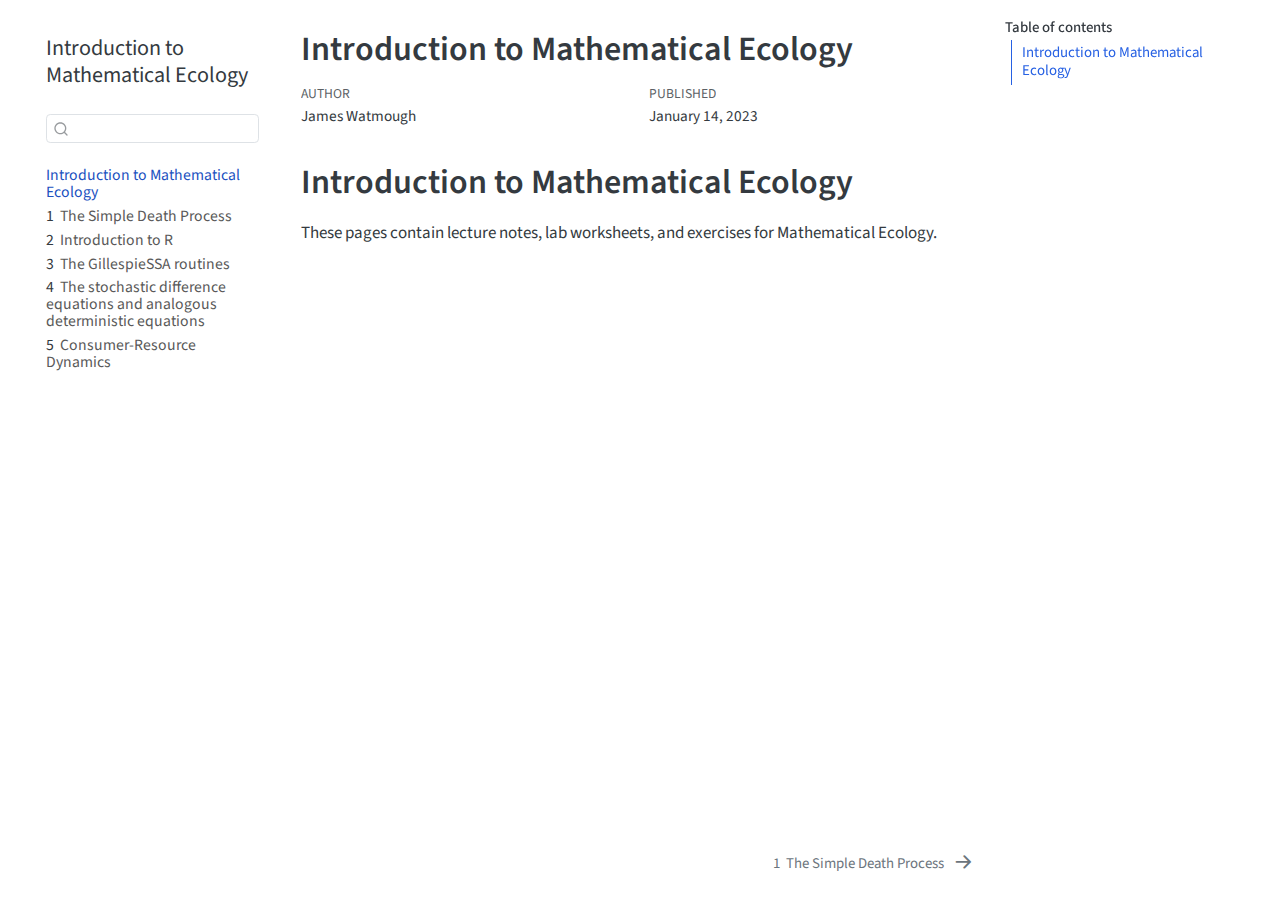
==== commit 1640a4a6: "render to html" ====
--- a/docs/index.html
+++ b/docs/index.html
@@ -2,7 +2,7 @@
 <html xmlns="http://www.w3.org/1999/xhtml" lang="en" xml:lang="en"><head>
 
 <meta charset="utf-8">
-<meta name="generator" content="quarto-1.4.549">
+<meta name="generator" content="quarto-1.5.57">
 
 <meta name="viewport" content="width=device-width, initial-scale=1.0, user-scalable=yes">
 
@@ -79,13 +79,13 @@
   <header id="quarto-header" class="headroom fixed-top">
   <nav class="quarto-secondary-nav">
     <div class="container-fluid d-flex">
-      <button type="button" class="quarto-btn-toggle btn" data-bs-toggle="collapse" data-bs-target=".quarto-sidebar-collapse-item" aria-controls="quarto-sidebar" aria-expanded="false" aria-label="Toggle sidebar navigation" onclick="if (window.quartoToggleHeadroom) { window.quartoToggleHeadroom(); }">
+      <button type="button" class="quarto-btn-toggle btn" data-bs-toggle="collapse" role="button" data-bs-target=".quarto-sidebar-collapse-item" aria-controls="quarto-sidebar" aria-expanded="false" aria-label="Toggle sidebar navigation" onclick="if (window.quartoToggleHeadroom) { window.quartoToggleHeadroom(); }">
         <i class="bi bi-layout-text-sidebar-reverse"></i>
       </button>
         <nav class="quarto-page-breadcrumbs" aria-label="breadcrumb"><ol class="breadcrumb"><li class="breadcrumb-item"><a href="./index.html">Introduction to Mathematical Ecology</a></li></ol></nav>
-        <a class="flex-grow-1" role="button" data-bs-toggle="collapse" data-bs-target=".quarto-sidebar-collapse-item" aria-controls="quarto-sidebar" aria-expanded="false" aria-label="Toggle sidebar navigation" onclick="if (window.quartoToggleHeadroom) { window.quartoToggleHeadroom(); }">      
+        <a class="flex-grow-1" role="navigation" data-bs-toggle="collapse" data-bs-target=".quarto-sidebar-collapse-item" aria-controls="quarto-sidebar" aria-expanded="false" aria-label="Toggle sidebar navigation" onclick="if (window.quartoToggleHeadroom) { window.quartoToggleHeadroom(); }">      
         </a>
-      <button type="button" class="btn quarto-search-button" aria-label="" onclick="window.quartoOpenSearch();">
+      <button type="button" class="btn quarto-search-button" aria-label="Search" onclick="window.quartoOpenSearch();">
         <i class="bi bi-search"></i>
       </button>
     </div>
@@ -137,6 +137,12 @@
  <span class="menu-text"><span class="chapter-number">4</span>&nbsp; <span class="chapter-title">The stochastic difference equations and analogous deterministic equations</span></span></a>
   </div>
 </li>
+        <li class="sidebar-item">
+  <div class="sidebar-item-container"> 
+  <a href="./03-predprey.html" class="sidebar-item-text sidebar-link">
+ <span class="menu-text"><span class="chapter-number">5</span>&nbsp; <span class="chapter-title">Consumer-Resource Dynamics</span></span></a>
+  </div>
+</li>
     </ul>
     </div>
 </nav>
@@ -235,18 +241,7 @@
     }
     return false;
   }
-  const clipboard = new window.ClipboardJS('.code-copy-button', {
-    text: function(trigger) {
-      const codeEl = trigger.previousElementSibling.cloneNode(true);
-      for (const childEl of codeEl.children) {
-        if (isCodeAnnotation(childEl)) {
-          childEl.remove();
-        }
-      }
-      return codeEl.innerText;
-    }
-  });
-  clipboard.on('success', function(e) {
+  const onCopySuccess = function(e) {
     // button target
     const button = e.trigger;
     // don't keep focus
@@ -278,7 +273,47 @@
     }, 1000);
     // clear code selection
     e.clearSelection();
+  }
+  const getTextToCopy = function(trigger) {
+      const codeEl = trigger.previousElementSibling.cloneNode(true);
+      for (const childEl of codeEl.children) {
+        if (isCodeAnnotation(childEl)) {
+          childEl.remove();
+        }
+      }
+      return codeEl.innerText;
+  }
+  const clipboard = new window.ClipboardJS('.code-copy-button:not([data-in-quarto-modal])', {
+    text: getTextToCopy
   });
+  clipboard.on('success', onCopySuccess);
+  if (window.document.getElementById('quarto-embedded-source-code-modal')) {
+    // For code content inside modals, clipBoardJS needs to be initialized with a container option
+    // TODO: Check when it could be a function (https://github.com/zenorocha/clipboard.js/issues/860)
+    const clipboardModal = new window.ClipboardJS('.code-copy-button[data-in-quarto-modal]', {
+      text: getTextToCopy,
+      container: window.document.getElementById('quarto-embedded-source-code-modal')
+    });
+    clipboardModal.on('success', onCopySuccess);
+  }
+    var localhostRegex = new RegExp(/^(?:http|https):\/\/localhost\:?[0-9]*\//);
+    var mailtoRegex = new RegExp(/^mailto:/);
+      var filterRegex = new RegExp('/' + window.location.host + '/');
+    var isInternal = (href) => {
+        return filterRegex.test(href) || localhostRegex.test(href) || mailtoRegex.test(href);
+    }
+    // Inspect non-navigation links and adorn them if external
+ 	var links = window.document.querySelectorAll('a[href]:not(.nav-link):not(.navbar-brand):not(.toc-action):not(.sidebar-link):not(.sidebar-item-toggle):not(.pagination-link):not(.no-external):not([aria-hidden]):not(.dropdown-item):not(.quarto-navigation-tool):not(.about-link)');
+    for (var i=0; i<links.length; i++) {
+      const link = links[i];
+      if (!isInternal(link.href)) {
+        // undo the damage that might have been done by quarto-nav.js in the case of
+        // links that we want to consider external
+        if (link.dataset.originalHref !== undefined) {
+          link.href = link.dataset.originalHref;
+        }
+      }
+    }
   function tippyHover(el, contentFn, onTriggerFn, onUntriggerFn) {
     const config = {
       allowHTML: true,
@@ -313,7 +348,11 @@
       try { href = new URL(href).hash; } catch {}
       const id = href.replace(/^#\/?/, "");
       const note = window.document.getElementById(id);
-      return note.innerHTML;
+      if (note) {
+        return note.innerHTML;
+      } else {
+        return "";
+      }
     });
   }
   const xrefs = window.document.querySelectorAll('a.quarto-xref');
@@ -591,7 +630,7 @@
   <div class="nav-page nav-page-previous">
   </div>
   <div class="nav-page nav-page-next">
-      <a href="./lec01-BirthProcess.html" class="pagination-link" aria-label="<span class='chapter-number'>1</span>&nbsp; <span class='chapter-title'>The Simple Death Process</span>">
+      <a href="./lec01-BirthProcess.html" class="pagination-link" aria-label="The Simple Death Process">
         <span class="nav-page-text"><span class="chapter-number">1</span>&nbsp; <span class="chapter-title">The Simple Death Process</span></span> <i class="bi bi-arrow-right-short"></i>
       </a>
   </div>
--- a/docs/site_libs/quarto-html/quarto-syntax-highlighting.css
+++ b/docs/site_libs/quarto-html/quarto-syntax-highlighting.css
@@ -85,6 +85,7 @@
 
 code span.cf {
   color: #003B4F;
+  font-weight: bold;
   font-style: inherit;
 }
 
@@ -193,6 +194,7 @@
 
 code span.kw {
   color: #003B4F;
+  font-weight: bold;
   font-style: inherit;
 }
 
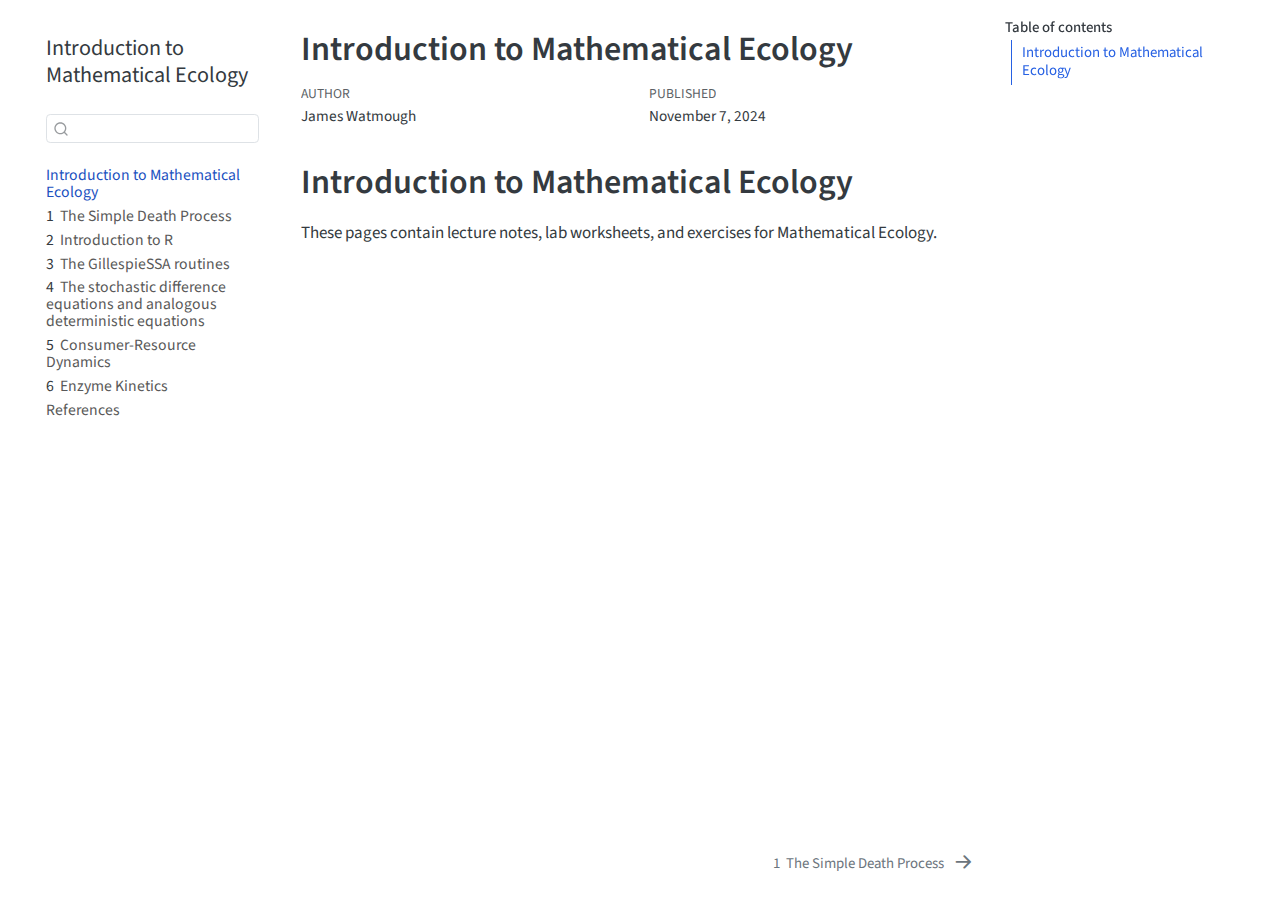
==== commit d44e43eb: "render to html" ====
--- a/docs/index.html
+++ b/docs/index.html
@@ -7,7 +7,7 @@
 <meta name="viewport" content="width=device-width, initial-scale=1.0, user-scalable=yes">
 
 <meta name="author" content="James Watmough">
-<meta name="dcterms.date" content="2023-01-14">
+<meta name="dcterms.date" content="2024-11-07">
 
 <title>Introduction to Mathematical Ecology</title>
 <style>
@@ -143,6 +143,18 @@
  <span class="menu-text"><span class="chapter-number">5</span>&nbsp; <span class="chapter-title">Consumer-Resource Dynamics</span></span></a>
   </div>
 </li>
+        <li class="sidebar-item">
+  <div class="sidebar-item-container"> 
+  <a href="./06-chemicalkinetics.html" class="sidebar-item-text sidebar-link">
+ <span class="menu-text"><span class="chapter-number">6</span>&nbsp; <span class="chapter-title">Enzyme Kinetics</span></span></a>
+  </div>
+</li>
+        <li class="sidebar-item">
+  <div class="sidebar-item-container"> 
+  <a href="./references.html" class="sidebar-item-text sidebar-link">
+ <span class="menu-text">References</span></a>
+  </div>
+</li>
     </ul>
     </div>
 </nav>
@@ -179,7 +191,7 @@
     <div>
     <div class="quarto-title-meta-heading">Published</div>
     <div class="quarto-title-meta-contents">
-      <p class="date">January 14, 2023</p>
+      <p class="date">November 7, 2024</p>
     </div>
   </div>
   
